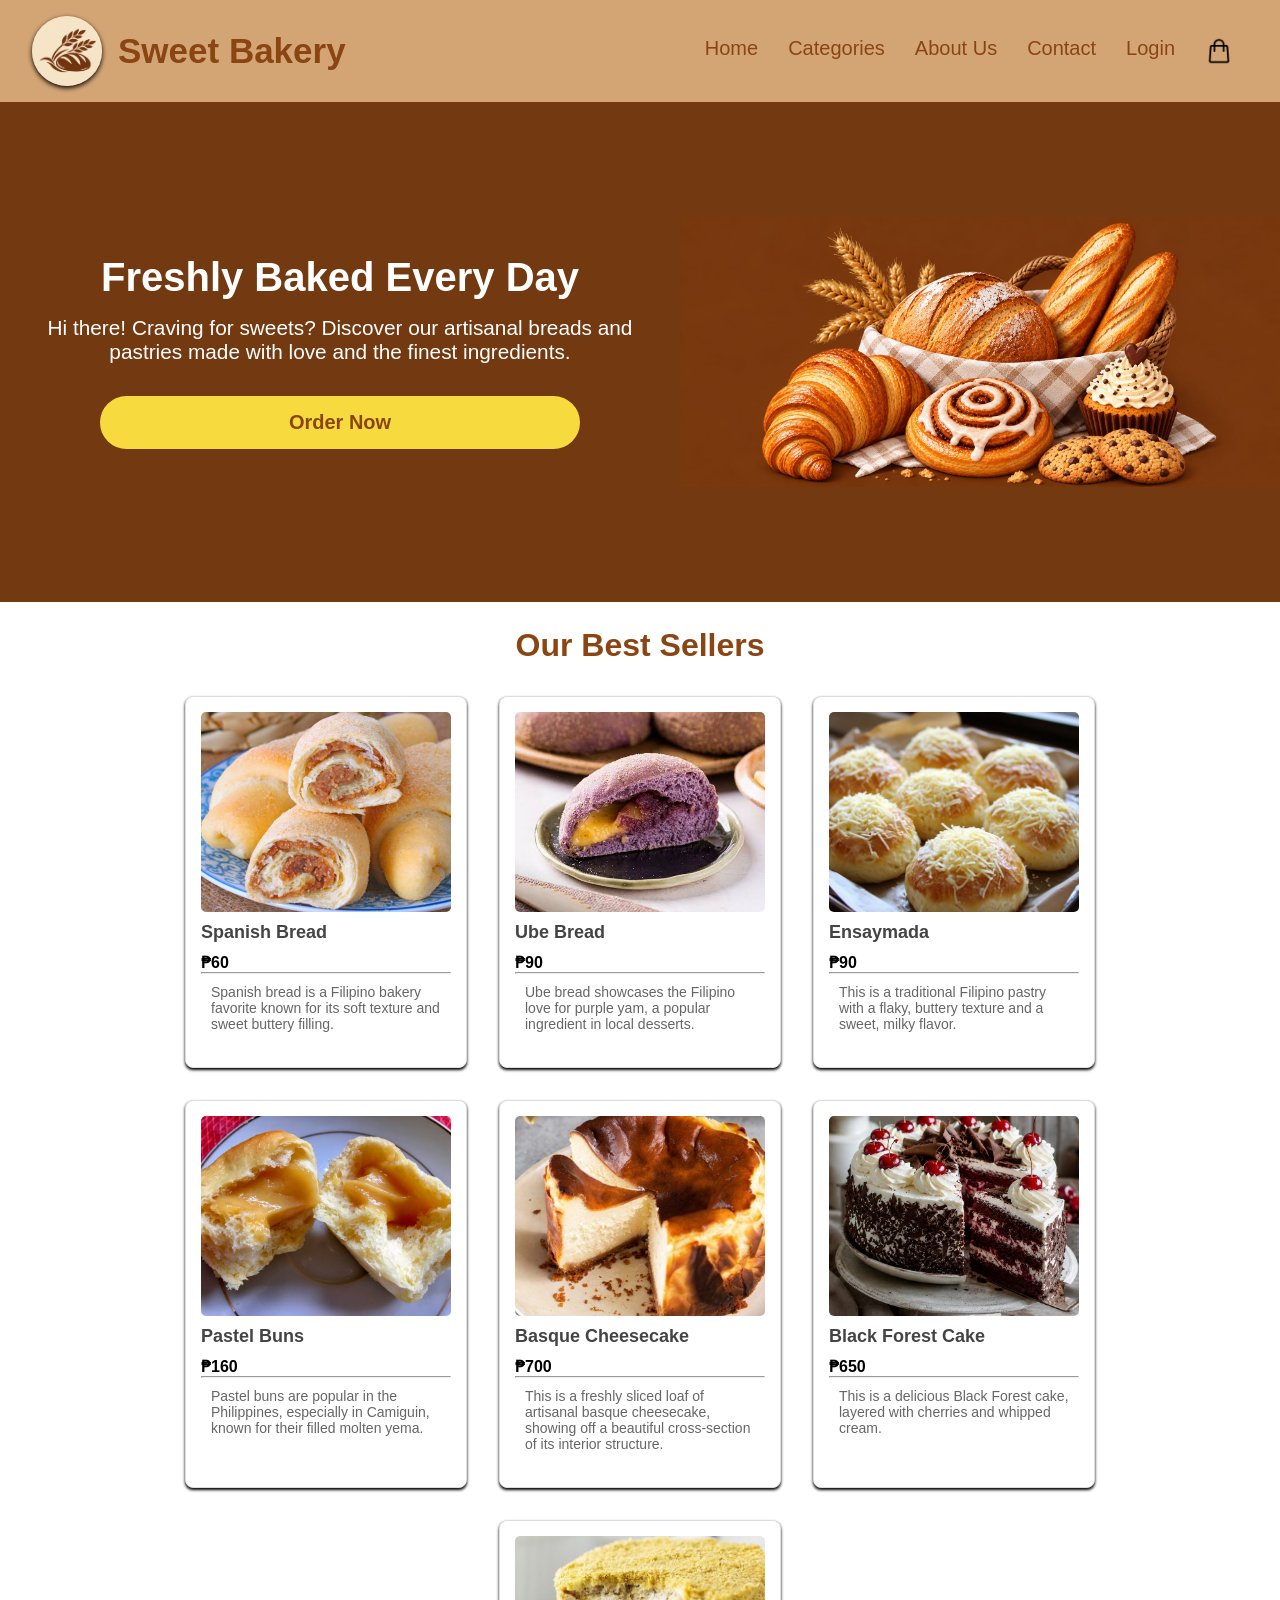
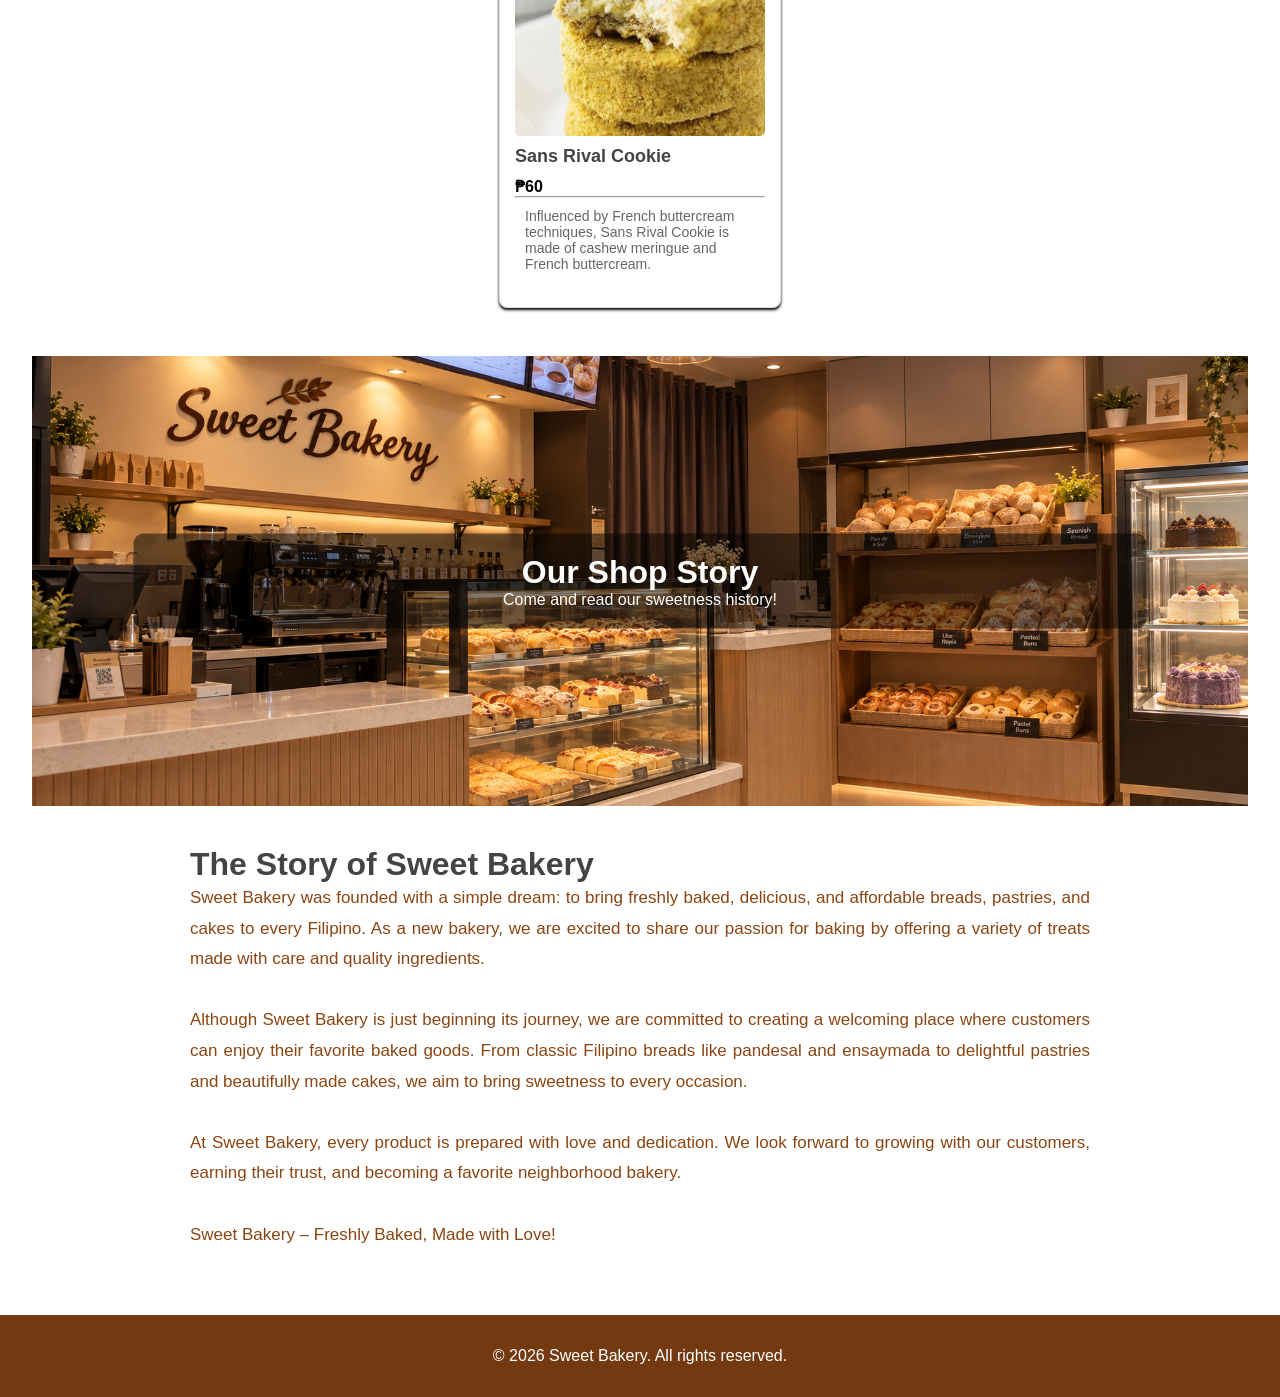
==== index.html @ 069c7851 "Rename Index.html to index.html" ====
<!DOCTYPE html>
<html>
<head>
    <meta charset="UTF-8">
    <meta name="viewport" content="width=device-width, initial-scale=1.0">
    <link rel="stylesheet" href="../assets/css/style.css">
    <title>Sweet Bakery</title>
    <link rel="stylesheet" href="../assets/css/login.css">
    <script src="../assets/js/main.js" defer></script>
</head>
<body>

    <header>
        <div class="header-container">
            <div class="logo-icon">
                <img src="../assets/images/logo4.png" alt="Sweet Bakery Logo">
            </div>
            <span>Sweet Bakery</span>
            <nav>
                <a href="../Homepage/index.html">Home</a>
                <a href="../Homepage/categories.html">Categories</a>
                <a href="../Homepage/aboutus.html">About Us</a>
                <a href="../Homepage/contact.html">Contact</a>
                <a href="#" id="loginLink">Login</a>
                <a href="../Homepage/cart.html" class="icon-cart" title="Cart">
                    <img src="../assets/images/icon-cart.png" alt="Cart">
                </a>
            </nav>
        </div>
    </header>

    <div class="home-container">
        <div class="home-content">
            <h1>Freshly Baked Every Day</h1>
            <h3>Hi there! Craving for sweets? Discover our artisanal breads and pastries made with love and the finest ingredients.</h3>
            <button onclick="window.location.href='../Homepage/categories.html'">Order Now</button>
        </div>
        <div class="bread-image">
            <img src="../assets/images/home-bread.jpg" alt="Fresh Bread">
        </div>
    </div>

    <main>   
        <center> <h2>Our Best Sellers</h2> </center>
        <section class="best-sellers" id="categories">

            <div class="product-card breadType">
                <img src="../assets/images/spanish-bread.jpg" alt="spanish bread">
                <h3>Spanish Bread</h3>
                <p class="price">₱60</p>
                <hr>
                <p class="info">Spanish bread is a Filipino bakery favorite known for its soft texture and sweet buttery filling.</p>
            </div>

            <div class="product-card breadType">
                <img src="../assets/images/ube-bread.jpg" alt="ube bread">
                <h3>Ube Bread</h3>
                <p class="price">₱90</p>
                <hr>
                <p class="info">Ube bread showcases the Filipino love for purple yam, a popular ingredient in local desserts.</p>
            </div>

            <div class="product-card pastryType">
                <img src="../assets/images/ensaymada.jpg" alt="Ensaymada">
                <h3>Ensaymada</h3>
                <p class="price">₱90</p>
                <hr>
                <p class="info">This is a traditional Filipino pastry with a flaky, buttery texture and a sweet, milky flavor.</p>
            </div>

            <div class="product-card pastryType">
                <img src="../assets/images/pastel-buns.JPG" alt="pastel buns">
                <h3>Pastel Buns</h3>
                <p class="price">₱160</p>
                <hr>
                <p class="info">Pastel buns are popular in the Philippines, especially in Camiguin, known for their filled molten yema.</p>
            </div>

            <div class="product-card cakeType">
                <img src="../assets/images/Basque Cheesecake.jpg" alt="Basque Cheesecake">
                <h3>Basque Cheesecake</h3>
                <p class="price">₱700</p>
                <hr>
                <p class="info">This is a freshly sliced loaf of artisanal basque cheesecake, showing off a beautiful cross-section of its interior structure.</p>
            </div>

            <div class="product-card cakeType">
                <img src="../assets/images/blackforest.jpg" alt="Black Forest Cake">
                <h3>Black Forest Cake</h3>
                <p class="price">₱650</p>
                <hr>
                <p class="info">This is a delicious Black Forest cake, layered with cherries and whipped cream.</p>
            </div>

            <div class="product-card pastryType">
                <img src="../assets/images/sans-rival.jpg" alt="sans rival">
                <h3>Sans Rival Cookie</h3>
                <p class="price">₱60</p>
                <hr>
                <p class="info">Influenced by French buttercream techniques, Sans Rival Cookie is made of cashew meringue and French buttercream.</p>
            </div>
        </section> 

        <div class="history">
            <img src="../assets/images/shop-image.png" alt="Sweet Bakery Shop"> 
            <div class="shop-text">
                <h2>Our Shop Story</h2>
                <p>Come and read our sweetness history!</p>
            </div>
        </div>



        <div class="history-text">
            <h2>The Story of Sweet Bakery</h2>
            <p>Sweet Bakery was founded with a simple dream: to bring freshly baked, delicious, and affordable breads, pastries, and cakes to every Filipino. As a new bakery, we are excited to share our passion for baking by offering a variety of treats made with care and quality ingredients.

                Although Sweet Bakery is just beginning its journey, we are committed to creating a welcoming place where customers can enjoy their favorite baked goods. From classic Filipino breads like pandesal and ensaymada to delightful pastries and beautifully made cakes, we aim to bring sweetness to every occasion.

                At Sweet Bakery, every product is prepared with love and dedication. We look forward to growing with our customers, earning their trust, and becoming a favorite neighborhood bakery.

                Sweet Bakery – Freshly Baked, Made with Love!</p>
        </div>
    </main>

    <footer>
        <p>&copy; 2026 Sweet Bakery. All rights reserved.</p>
    </footer>

    <div class="modal-overlay" id="loginModal">
        <div class="modal-box">
            <button class="modal-close" id="closeModal" aria-label="Close">&times;</button>
            <h2 id="modalTitle">Login</h2>
            <form id="loginForm" novalidate>
                <label for="email">Email</label>
                <input type="text" id="email" placeholder="Email">
                <small class="error" id="emailError"></small>

                <label for="password">Password</label>
                <input type="password" id="password" placeholder="Password">
                <small class="error" id="passwordError"></small>

                <div id="confirmGroup" class="hidden">
                    <label for="confirmPassword">Confirm Password</label>
                    <input type="password" id="confirmPassword" placeholder="Re-enter password">
                    <small class="error" id="confirmError"></small>
                </div>

                <button type="submit" class="login-btn" id="submitBtn">Log In</button>
                <p class="success" id="loginSuccess"></p>
                <p class="switch-text">
                    <span id="switchText">No account yet?</span>
                    <a href="#" id="switchMode">Sign Up</a>
                </p>
            </form>
        </div>
    </div>

</body>
</html>
---- assets/css/style.css ----
:root {
  --brown-dark: #733911;
  --brown: #8B4513;
  --tan: #D4A574;
  --tan-light: #DEC2A4;
  --yellow: #f7db3e;
}

* {
  margin: 0;
}

body {
  font-family: 'Segoe UI', Tahoma, Geneva, Verdana, sans-serif;
  background-color: var(--brown-dark);
}

main {
  padding: 25px 32px;
  background-color: white;
}

main h2 {
  font-size: 32px;
  color: var(--brown);
  font-weight: 700;
}

header {
  background-color: var(--tan);
  padding: 16px 0;
}

.header-container {
  padding: 0 32px;
  display: flex;
  justify-content: space-between;
  align-items: center;
}

.logo-icon {
  width: 70px;
  height: 70px;
  border-radius: 50%;
  background-color: var(--tan);
  display: flex;
  align-items: center;
  justify-content: center;
  box-shadow: 0 2px 5px black;
}

.logo-icon img {
  width: 100%;
  height: 100%;
  object-fit: cover;
  border-radius: 50%;
}

.header-container span {
  font-size: 35px;
  font-weight: bold;
  color: var(--brown);
  margin-right: auto;
  padding-left: 16px;
}

nav {
  display: flex;
}

nav a {
  color: var(--brown);
  text-decoration: none;
  font-size: 20px;
  font-weight: 500;
  padding: 5px 15px;
}

nav a:hover {
  background-color: var(--tan-light);
  transform: translateY(-2px);
  border-radius: 5px;
}

.icon-cart {
  display: flex;
  align-items: center;
}

.icon-cart img {
  width: 28px;
  height: 28px;
}

.home-container {
  display: flex;
  width: 100%;
  min-height: 500px;
  color: white;
}

.home-content {
  width: 50%;
  background-color: var(--brown-dark);
  text-align: center;
  display: flex;
  flex-direction: column;
  justify-content: center;
  padding: 40px;
}

.home-content h1 {
  font-size: 40px;
  margin-bottom: 16px;
  font-weight: bold;
}

.home-content h3 {
  font-size: 20.8px;
  margin-bottom: 32px;
  font-weight: 300;
}

.home-content button {
  width: 80%;
  background-color: var(--yellow);
  color: var(--brown);
  border: none;
  padding: 15px;
  border-radius: 30px;
  font-size: 20px;
  font-weight: bold;
  cursor: pointer;
   align-self: center; 
}

.home-content button:hover {
  background-color: #e9dc68;
  transform: translateY(-2px);
}

.bread-image {
  width: 50%;
  margin: auto;
  display: flex;
  align-items: center;
  justify-content: center;
}

.bread-image img {
  width: 100%;
  height: 100%;
  object-fit: cover;
}

.best-sellers {
  margin-top: 32px;
  display: flex;
  flex-wrap: wrap;
  gap: 32px;
  justify-content: center;
}

.product-card {
  background: white;
  border: 1px solid #ddd;
  border-radius: 8px;
  padding: 15px;
  box-shadow: 0 2px 3px black;
  transition: transform 0.3s;
  width: 250px;
  display: flex;
  flex-direction: column;
}

.product-card:hover {
  transform: scale(1.05);
}

.product-card img {
  width: 100%;
  height: 200px;
  object-fit: cover;
  border-radius: 5px;
}

.product-card h3 {
  font-size: 18px;
  color: #444;
  margin: 10px 0;
}

.product-card .price {
  font-size: 16px;
  font-weight: bold;
  color: black;
}

.product-card .info {
  font-size: 14px;
  color: #666;
  padding: 10px;
  margin-bottom: 10px;
}

footer {
  background-color: var(--brown-dark);
  color: white;
  text-align: center;
  padding: 32px;
}

.history {
  position: relative;          
  margin-top: 48px;
}

.history img {
  display: block;
  width: 100%;                 
  height: 450px;               
  object-fit: cover;           
}

.shop-text {
  position: absolute;
  top: 50%;
  left: 50%;
  transform: translate(-50%, -50%);   
  width: 80%;
  padding: 20px;
  background-color: rgba(0, 0, 0, 0.5);   
  border-radius: 10px;
  color: white;
  text-align: center;
}

.shop-text h2 {
  color: white;                
}

.history-text {
  max-width: 900px;
  margin: 15px auto 15px;           
  padding: 25px 30px;
  border:none;
}
 
.history-text h2 {
  color:#444;
}
.history-text p {
  color: #8B4513;
  font-size: 17px;
  line-height: 1.8;              
  text-align: justify;
  white-space: pre-line;         
}
---- assets/css/login.css ----
.modal-overlay {
  display: none;
  position: fixed;
  inset: 0;
  background: rgba(0, 0, 0, 0.6);
  justify-content: center;
  align-items: center;
  z-index: 1000;
}

.modal-box {
  position: relative;
  background: white;
  width: 90%;
  max-width: 380px;
  padding: 30px;
  border-radius: 10px;
  box-shadow: 0 4px 15px black;
}

.modal-box h2 {
  color: #8B4513;
  text-align: center;
  margin-bottom: 16px;
}

.modal-close {
  position: absolute;
  top: 8px;
  right: 14px;
  background: none;
  border: none;
  font-size: 28px;
  color: #8B4513;
  cursor: pointer;
}

.modal-box label {
  display: block;
  color: #8B4513;
  font-weight: bold;
  margin-top: 12px;
}

.modal-box input {
  width: 100%;
  padding: 10px;
  margin-top: 5px;
  border: 2px solid #D4A574;
  border-radius: 5px;
  font-size: 16px;
  box-sizing: border-box;
}

.login-btn {
  width: 100%;
  margin-top: 16px;
  padding: 12px;
  background: #8B4513;
  color: white;
  border: none;
  border-radius: 30px;
  font-size: 18px;
  font-weight: bold;
  cursor: pointer;
}

.login-btn:hover {
  background: #D4A574;
  color: #8B4513;
}

.success {
  color: green;
  text-align: center;
  margin-top: 10px;
  font-weight: bold;
}

.hidden {
  display: none;
}

.switch-text {
  text-align: center;
  margin-top: 14px;
  color: #666;
  font-size: 14px;
}

.switch-text a {
  color: #8B4513;
  font-weight: bold;
}

.category-buttons button.active {
    background-color: #8B4513;
    color: white;
}

.category-group {
    margin-bottom: 10px;
    margin-top: 32px;
}
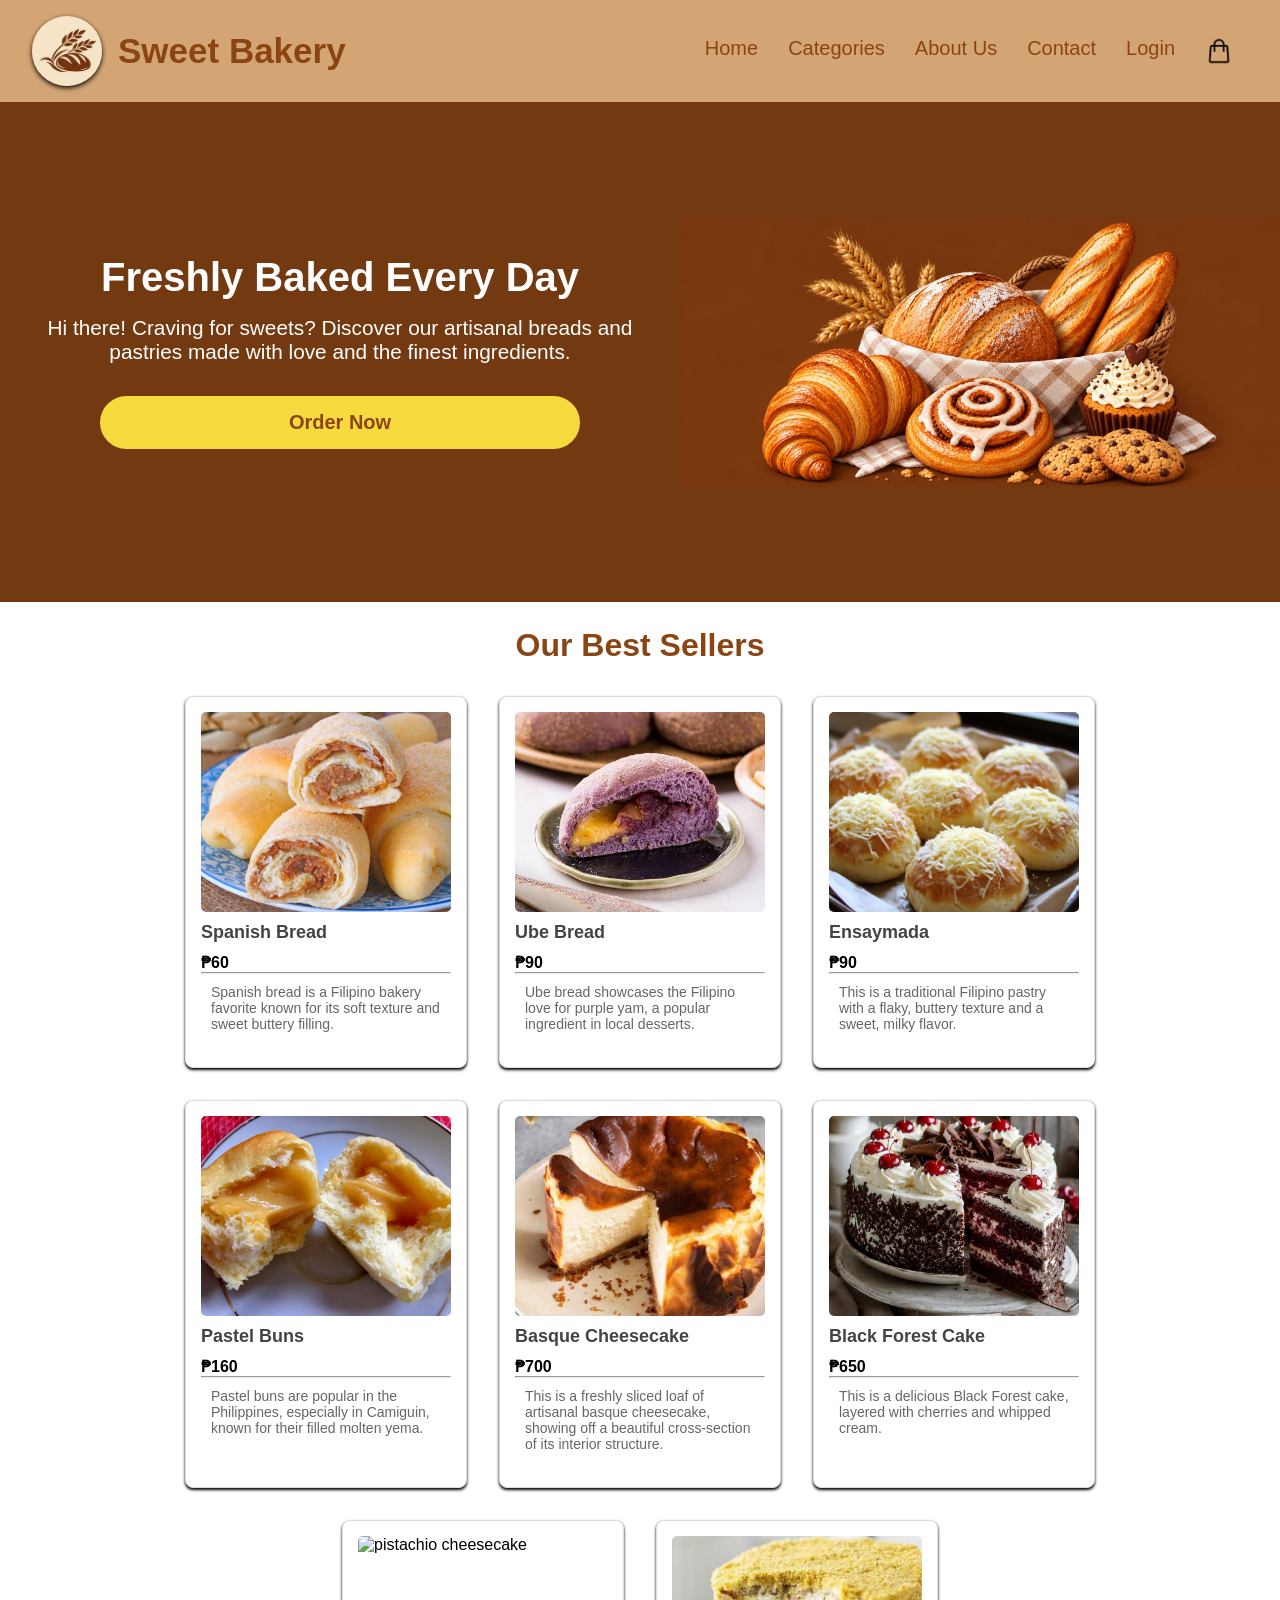
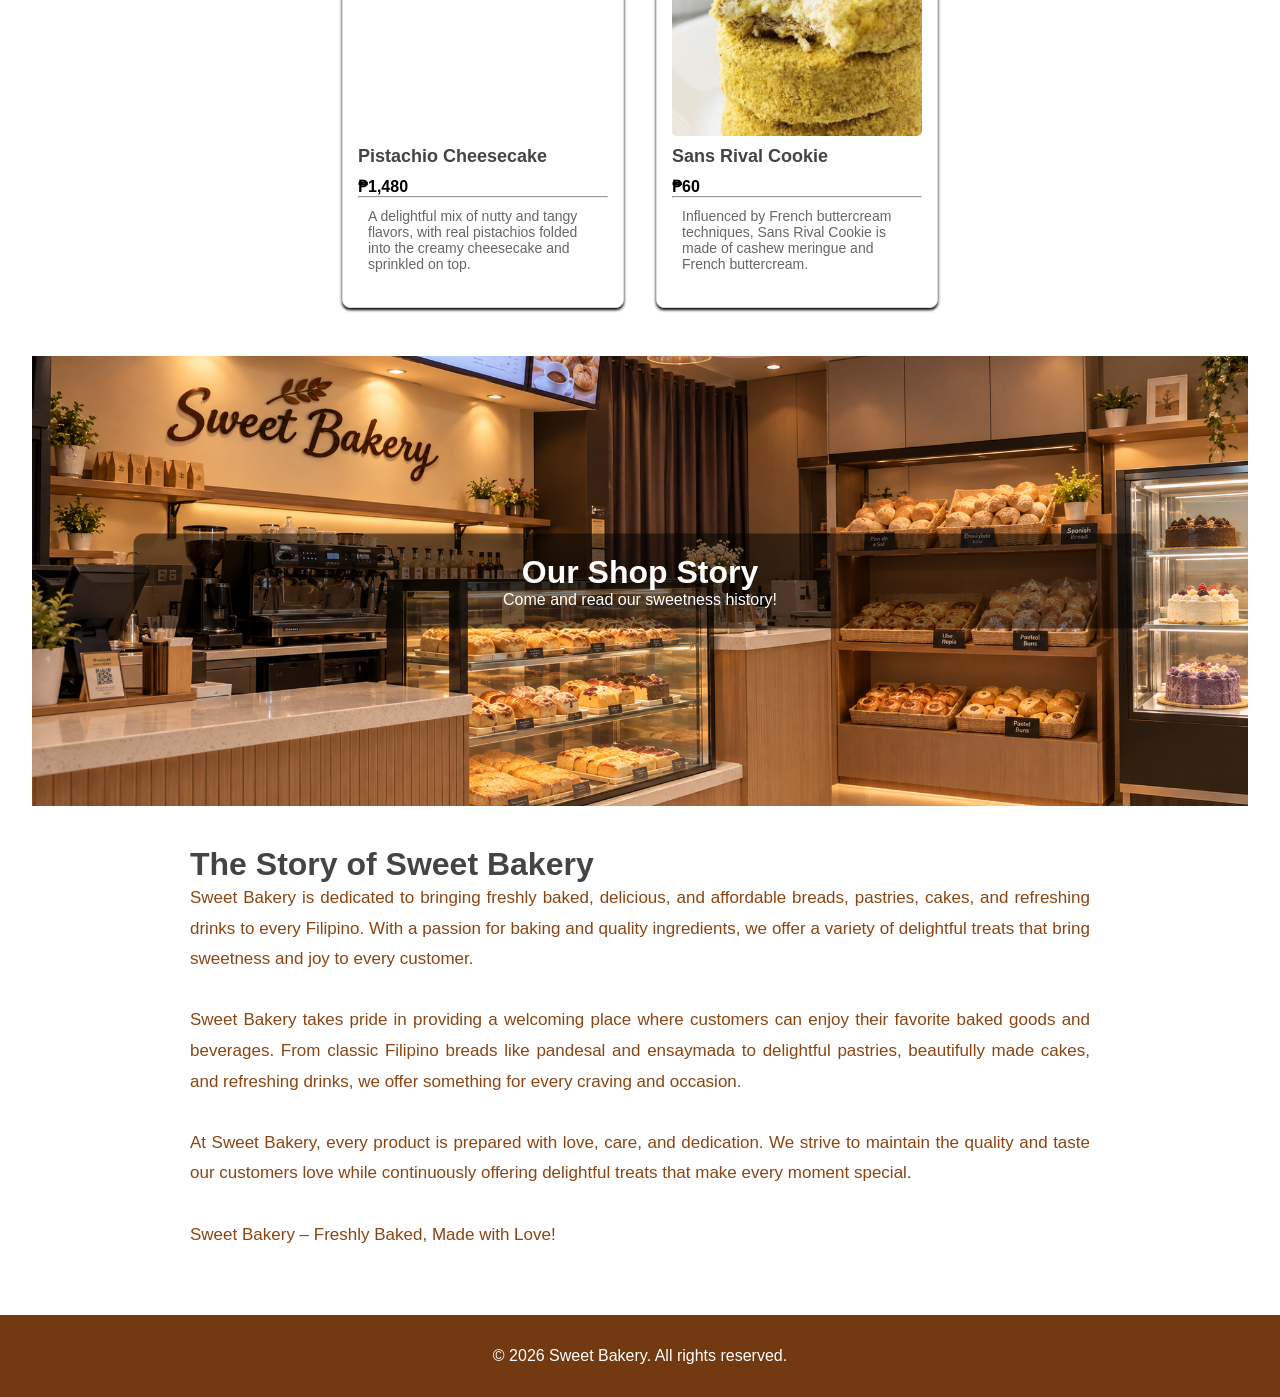
==== commit c0777442: "Fix image paths and navigation links in index.html Updated image paths and links to point to the cor" ====
--- a/index.html
+++ b/index.html
@@ -3,10 +3,10 @@
 <head>
     <meta charset="UTF-8">
     <meta name="viewport" content="width=device-width, initial-scale=1.0">
-    <link rel="stylesheet" href="../assets/css/style.css">
+    <link rel="stylesheet" href="assets/css/style.css">
     <title>Sweet Bakery</title>
-    <link rel="stylesheet" href="../assets/css/login.css">
-    <script src="../assets/js/main.js" defer></script>
+    <link rel="stylesheet" href="assets/css/login.css">
+    <script src="assets/js/main.js" defer></script>
 </head>
 <body>
 
@@ -92,6 +92,14 @@
                 <p class="info">This is a delicious Black Forest cake, layered with cherries and whipped cream.</p>
             </div>
 
+            <div class="product-card cakeType">
+                <img src="../assets/images/pistachio.jpg" alt="pistachio cheesecake">
+                <h3>Pistachio Cheesecake</h3>
+                <p class="price">₱1,480</p>
+                <hr>
+                <p class="info">A delightful mix of nutty and tangy flavors, with real pistachios folded into the creamy cheesecake and sprinkled on top.</p>
+            </div>
+
             <div class="product-card pastryType">
                 <img src="../assets/images/sans-rival.jpg" alt="sans rival">
                 <h3>Sans Rival Cookie</h3>
@@ -113,13 +121,14 @@
 
         <div class="history-text">
             <h2>The Story of Sweet Bakery</h2>
-            <p>Sweet Bakery was founded with a simple dream: to bring freshly baked, delicious, and affordable breads, pastries, and cakes to every Filipino. As a new bakery, we are excited to share our passion for baking by offering a variety of treats made with care and quality ingredients.
+            <p>Sweet Bakery is dedicated to bringing freshly baked, delicious, and affordable breads, pastries, cakes, and refreshing drinks to every Filipino. With a passion for baking and quality ingredients, we offer a variety of delightful treats that bring sweetness and joy to every customer.
 
-                Although Sweet Bakery is just beginning its journey, we are committed to creating a welcoming place where customers can enjoy their favorite baked goods. From classic Filipino breads like pandesal and ensaymada to delightful pastries and beautifully made cakes, we aim to bring sweetness to every occasion.
+                Sweet Bakery takes pride in providing a welcoming place where customers can enjoy their favorite baked goods and beverages. From classic Filipino breads like pandesal and ensaymada to delightful pastries, beautifully made cakes, and refreshing drinks, we offer something for every craving and occasion.
 
-                At Sweet Bakery, every product is prepared with love and dedication. We look forward to growing with our customers, earning their trust, and becoming a favorite neighborhood bakery.
+                At Sweet Bakery, every product is prepared with love, care, and dedication. We strive to maintain the quality and taste our customers love while continuously offering delightful treats that make every moment special.
 
-                Sweet Bakery – Freshly Baked, Made with Love!</p>
+                Sweet Bakery – Freshly Baked, Made with Love!
+            </p>
         </div>
     </main>
 
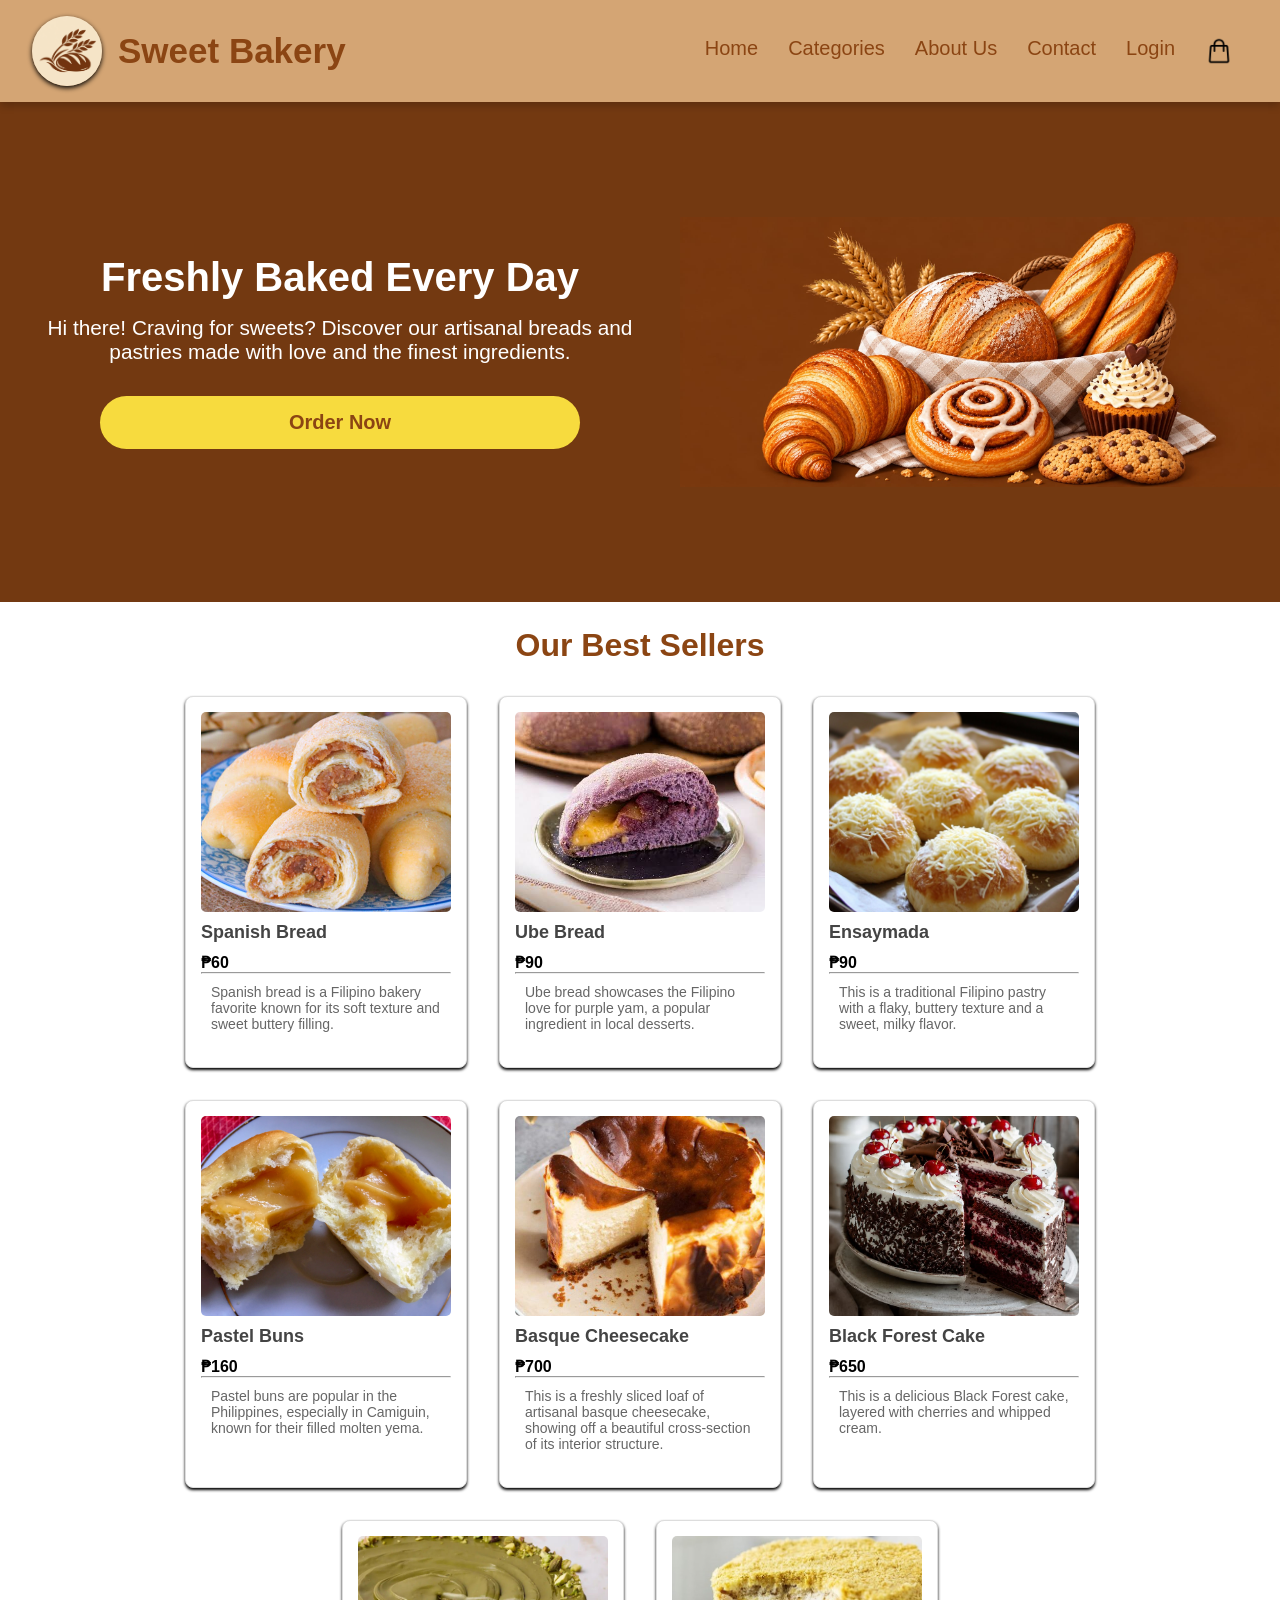
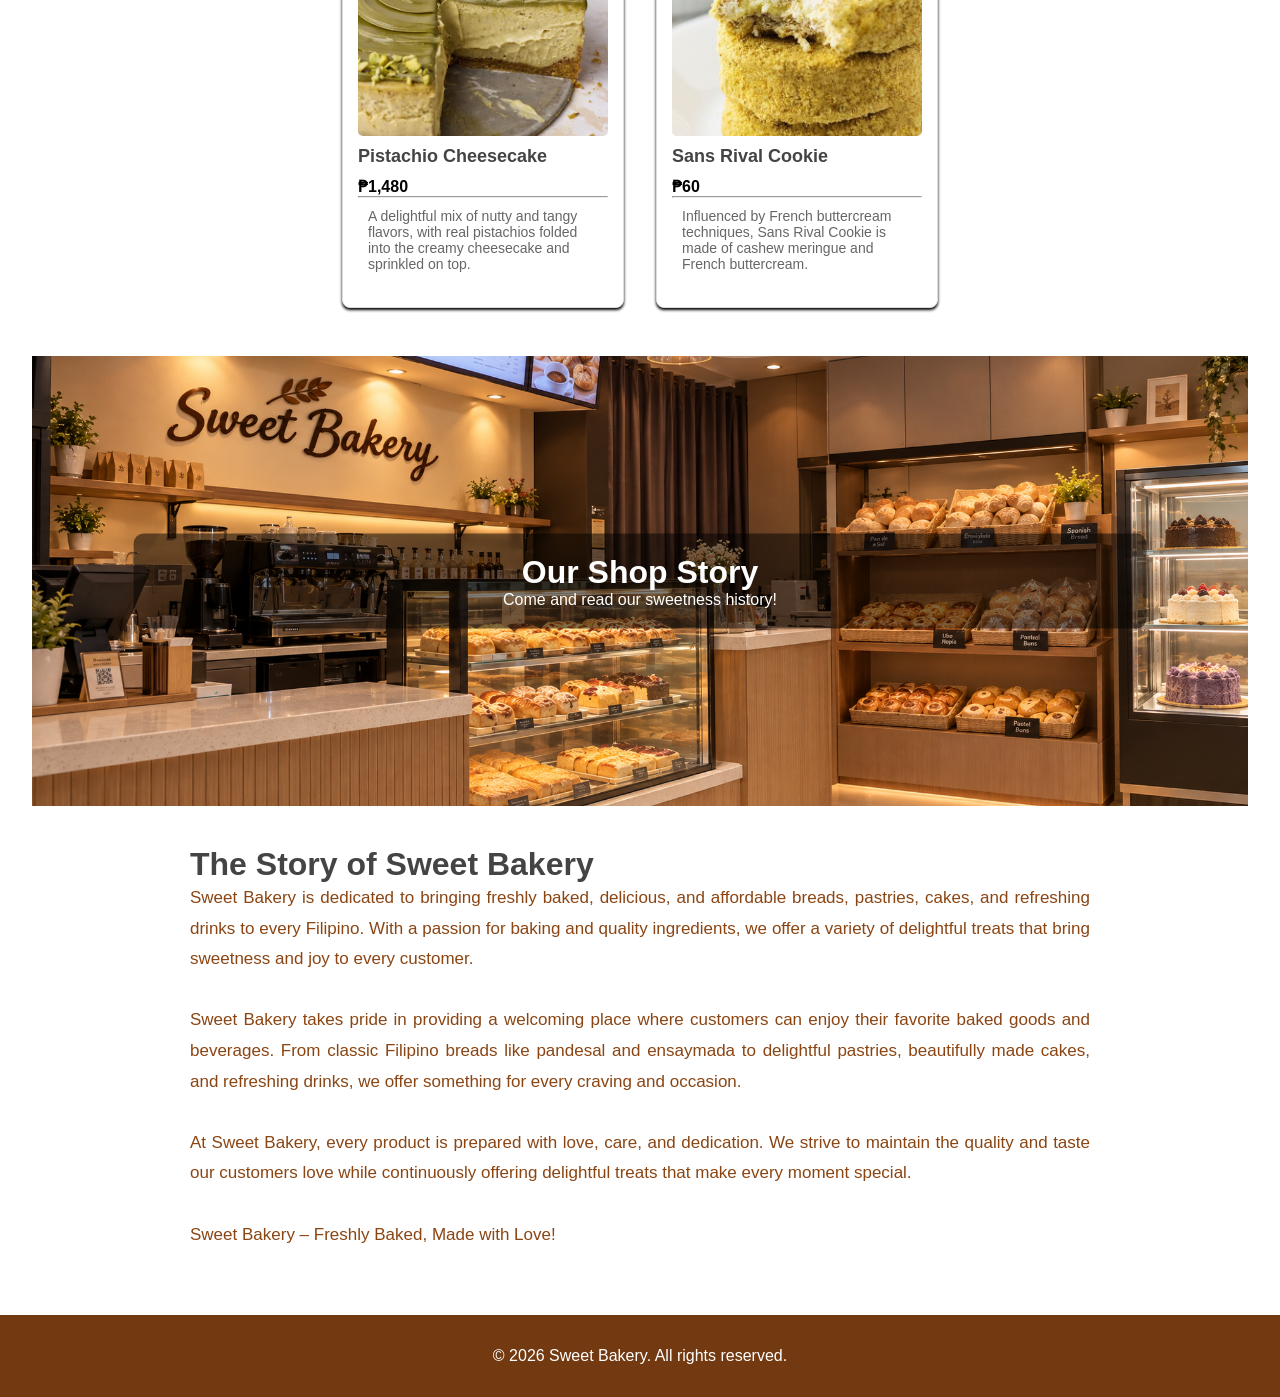
==== commit 877e2a53: "Fix HTML structure and update links" ====
--- a/index.html
+++ b/index.html
@@ -1,4 +1,4 @@
- <!DOCTYPE html>
+<!DOCTYPE html>
 <html>
 <head>
     <meta charset="UTF-8">
@@ -13,17 +13,17 @@
     <header>
         <div class="header-container">
             <div class="logo-icon">
-                <img src="../assets/images/logo4.png" alt="Sweet Bakery Logo">
+                <img src="assets/images/logo4.png" alt="Sweet Bakery Logo">
             </div>
             <span>Sweet Bakery</span>
             <nav>
-                <a href="../Homepage/index.html">Home</a>
-                <a href="../Homepage/categories.html">Categories</a>
-                <a href="../Homepage/aboutus.html">About Us</a>
-                <a href="../Homepage/contact.html">Contact</a>
+                <a href="index.html">Home</a>
+                <a href="categories.html">Categories</a>
+                <a href="aboutus.html">About Us</a>
+                <a href="contact.html">Contact</a>
                 <a href="#" id="loginLink">Login</a>
-                <a href="../Homepage/cart.html" class="icon-cart" title="Cart">
-                    <img src="../assets/images/icon-cart.png" alt="Cart">
+                <a href="cart.html" class="icon-cart" title="Cart">
+                    <img src="assets/images/icon-cart.png" alt="Cart">
                 </a>
             </nav>
         </div>
@@ -33,10 +33,10 @@
         <div class="home-content">
             <h1>Freshly Baked Every Day</h1>
             <h3>Hi there! Craving for sweets? Discover our artisanal breads and pastries made with love and the finest ingredients.</h3>
-            <button onclick="window.location.href='../Homepage/categories.html'">Order Now</button>
+            <button onclick="window.location.href='categories.html'">Order Now</button>
         </div>
         <div class="bread-image">
-            <img src="../assets/images/home-bread.jpg" alt="Fresh Bread">
+            <img src="assets/images/home-bread.jpg" alt="Fresh Bread">
         </div>
     </div>
 
@@ -45,7 +45,7 @@
         <section class="best-sellers" id="categories">
 
             <div class="product-card breadType">
-                <img src="../assets/images/spanish-bread.jpg" alt="spanish bread">
+                <img src="assets/images/spanish-bread.jpg" alt="spanish bread">
                 <h3>Spanish Bread</h3>
                 <p class="price">₱60</p>
                 <hr>
@@ -53,7 +53,7 @@
             </div>
 
             <div class="product-card breadType">
-                <img src="../assets/images/ube-bread.jpg" alt="ube bread">
+                <img src="assets/images/ube-bread.jpg" alt="ube bread">
                 <h3>Ube Bread</h3>
                 <p class="price">₱90</p>
                 <hr>
@@ -61,7 +61,7 @@
             </div>
 
             <div class="product-card pastryType">
-                <img src="../assets/images/ensaymada.jpg" alt="Ensaymada">
+                <img src="assets/images/ensaymada.jpg" alt="Ensaymada">
                 <h3>Ensaymada</h3>
                 <p class="price">₱90</p>
                 <hr>
@@ -69,7 +69,7 @@
             </div>
 
             <div class="product-card pastryType">
-                <img src="../assets/images/pastel-buns.JPG" alt="pastel buns">
+                <img src="assets/images/pastel-buns.JPG" alt="pastel buns">
                 <h3>Pastel Buns</h3>
                 <p class="price">₱160</p>
                 <hr>
@@ -77,7 +77,7 @@
             </div>
 
             <div class="product-card cakeType">
-                <img src="../assets/images/Basque Cheesecake.jpg" alt="Basque Cheesecake">
+                <img src="assets/images/Basque Cheesecake.jpg" alt="Basque Cheesecake">
                 <h3>Basque Cheesecake</h3>
                 <p class="price">₱700</p>
                 <hr>
@@ -85,7 +85,7 @@
             </div>
 
             <div class="product-card cakeType">
-                <img src="../assets/images/blackforest.jpg" alt="Black Forest Cake">
+                <img src="assets/images/blackforest.jpg" alt="Black Forest Cake">
                 <h3>Black Forest Cake</h3>
                 <p class="price">₱650</p>
                 <hr>
@@ -93,7 +93,7 @@
             </div>
 
             <div class="product-card cakeType">
-                <img src="../assets/images/pistachio.jpg" alt="pistachio cheesecake">
+                <img src="assets/images/pistachio.jpg" alt="pistachio cheesecake">
                 <h3>Pistachio Cheesecake</h3>
                 <p class="price">₱1,480</p>
                 <hr>
@@ -101,7 +101,7 @@
             </div>
 
             <div class="product-card pastryType">
-                <img src="../assets/images/sans-rival.jpg" alt="sans rival">
+                <img src="assets/images/sans-rival.jpg" alt="sans rival">
                 <h3>Sans Rival Cookie</h3>
                 <p class="price">₱60</p>
                 <hr>
@@ -110,7 +110,7 @@
         </section> 
 
         <div class="history">
-            <img src="../assets/images/shop-image.png" alt="Sweet Bakery Shop"> 
+            <img src="assets/images/shop-image.png" alt="Sweet Bakery Shop"> 
             <div class="shop-text">
                 <h2>Our Shop Story</h2>
                 <p>Come and read our sweetness history!</p>
--- a/assets/css/style.css
+++ b/assets/css/style.css
@@ -29,6 +29,9 @@
 header {
   background-color: var(--tan);
   padding: 16px 0;
+  box-shadow: 0 4px 8px rgba(0, 0, 0, 0.2);
+  position: relative;
+  z-index: 1;
 }
 
 .header-container {
